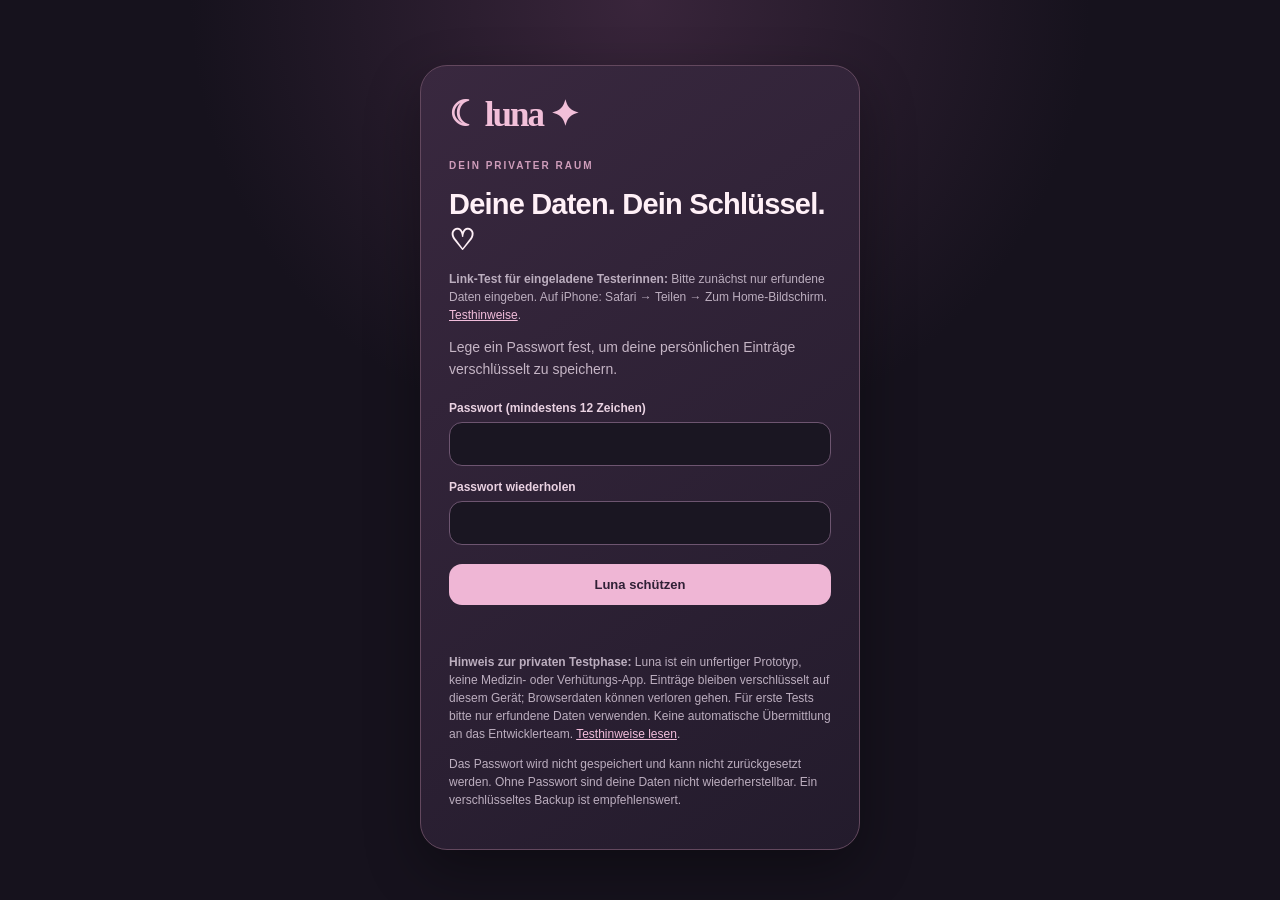
==== index.html @ 10c16ab1 "Add files via upload" ====
<!doctype html><html lang="de"><head><meta charset="utf-8"><meta name="viewport" content="width=device-width,initial-scale=1,viewport-fit=cover"><meta name="theme-color" content="#231b31"><meta name="description" content="Luna – Zyklus, Selbstfürsorge und sanfte tägliche Begleitung."><meta name="apple-mobile-web-app-capable" content="yes"><meta name="apple-mobile-web-app-title" content="Luna"><link rel="manifest" href="manifest.webmanifest"><link rel="icon" href="assets/luna-icon.svg" type="image/svg+xml"><link rel="stylesheet" href="styles.css"><title>Luna | Dein Wohlfühlbegleiter</title></head><body>
<section id="vault-gate" class="vault-gate" aria-labelledby="vault-title">
  <div class="vault-panel"><div class="logo">☾ luna ✦</div><p class="eyebrow">DEIN PRIVATER RAUM</p>
  <h1 id="vault-title">Deine Daten. Dein Schlüssel. ♡</h1>
  <p class="muted small"><strong>Link-Test für eingeladene Testerinnen:</strong> Bitte zunächst nur erfundene Daten eingeben. Auf iPhone: Safari → Teilen → Zum Home-Bildschirm. <a href="testhinweise.html">Testhinweise</a>.</p><p id="vault-intro" class="lead">Schütze deine persönlichen Einträge mit einem Passwort.</p>
  <form id="vault-form"><label for="vault-password">Passwort (mindestens 12 Zeichen)</label><input id="vault-password" type="password" minlength="12" required autocomplete="current-password" spellcheck="false">
  <label id="vault-confirm-label" for="vault-confirm">Passwort wiederholen<input id="vault-confirm" type="password" minlength="12" autocomplete="new-password" spellcheck="false"></label>
  <button class="primary full" id="vault-submit" type="submit">Luna schützen</button></form>
  <p id="vault-status" class="status" role="status" aria-live="polite"></p>
  <p class="muted small"><strong>Hinweis zur privaten Testphase:</strong> Luna ist ein unfertiger Prototyp, keine Medizin- oder Verhütungs-App. Einträge bleiben verschlüsselt auf diesem Gerät; Browserdaten können verloren gehen. Für erste Tests bitte nur erfundene Daten verwenden. Keine automatische Übermittlung an das Entwicklerteam. <a href="testhinweise.html">Testhinweise lesen</a>.</p>
  <p class="muted small">Das Passwort wird nicht gespeichert und kann nicht zurückgesetzt werden. Ohne Passwort sind deine Daten nicht wiederherstellbar. Ein verschlüsseltes Backup ist empfehlenswert.</p>
  <button id="vault-reset" class="outline-danger full" type="button" hidden>Geschützte Daten unwiderruflich löschen</button>
  </div></section>
<div class="app-shell" hidden><header class="topbar"><div class="logo"><span class="crescent">☾</span> luna <span class="spark">✦</span></div><div class="vault-top-actions"><span id="save-status" class="save-status" role="status" aria-live="polite">🔒 Geschützt</span><button id="lock-vault" data-real-only class="secondary" type="button">Sperren</button><button id="today-shortcut" class="icon-button" type="button" aria-label="Heute anzeigen">♡</button></div></header>
<div id="demo-banner" class="demo-banner" role="status" hidden><strong>🌷 Luna ausprobieren</strong><span>Nur Beispieldaten · keine Speicherung.</span><button id="demo-reset" class="secondary" type="button">↺ Reset</button></div>
<div id="legacy-warning" class="notice danger" role="alert" hidden>Alte unverschlüsselte Einträge konnten nicht vollständig entfernt werden. <button class="secondary" id="retry-cleanup" type="button">Erneut versuchen</button></div>
<main id="main">
<section class="screen" id="screen-home" aria-labelledby="home-title"><div class="eyebrow">DEIN MOMENT FÜR DICH <span id="home-date"></span></div><h1 id="home-title">Guten Morgen, <span id="greeting-name">du Liebe</span> <span class="heart">♡</span></h1><p class="lead">Schön, dass du da bist. Wie geht es dir heute?</p>
<div class="hero"><div class="hero-moon" aria-hidden="true">☾</div><div class="hero-kicker">EIN GEDANKE FÜR DICH</div><blockquote id="morning-quote">Du darfst jeden Tag in deinem eigenen Tempo beginnen.</blockquote><div class="hero-foot"><span>Deine tägliche Luna-Nachricht</span><button class="text-btn" type="button" id="copy-quote">↗ Teilen</button></div></div>
<div class="section-title"><h2>Dein Rhythmus</h2><button class="text-btn" data-go="cycle" type="button">Zum Kalender →</button></div><div class="duo"><div class="tile"><div class="tile-icon">✿</div><p class="micro">DEIN ZYKLUS</p><strong id="cycle-summary">Noch nicht erfasst</strong><small id="cycle-sub">Zyklus anlegen</small></div><div class="tile"><div class="tile-icon">☽</div><p class="micro">MOND HEUTE</p><strong id="moon-summary">–</strong><small>Dein kleiner Himmelsmoment</small></div></div>
<div id="daily-guidance" class="daily-guidance" role="status" aria-live="polite"></div>
<div class="section-title"><h2>Wie fühlst du dich?</h2><span class="muted small">Nur für dich</span></div><div class="mood-grid" id="mood-grid"><button type="button" data-mood="gut"><span>😊</span>Gut</button><button type="button" data-mood="sensibel"><span>🥹</span>Sensibel</button><button type="button" data-mood="erschöpft"><span>😴</span>Müde</button><button type="button" data-mood="gestresst"><span>🌧️</span>Gestresst</button></div>
<div class="soft-card"><div class="card-icon">🫖</div><div><h3>Dein Selfcare-Moment</h3><p id="home-tip">Ein paar Minuten Pause gehören auch zu einem guten Tag.</p><button class="link-btn" data-go="wellbeing" type="button">Wohlfühltipps ansehen →</button></div></div>
</section>
<section class="screen" id="screen-cycle" hidden aria-labelledby="cycle-title"><p class="eyebrow">SANFT & FLEXIBEL</p><h1 id="cycle-title">Mein Zyklus <span class="heart">♡</span></h1><p class="lead">Deine tatsächlichen Daten zählen. Prognosen sind nur eine Orientierung.</p>
<div class="card"><div class="row between align"><h2 id="month-title">Kalender</h2><div class="inline-controls"><button class="circle-btn" id="prev-month" type="button" aria-label="Vorheriger Monat">‹</button><button class="circle-btn" id="next-month" type="button" aria-label="Nächster Monat">›</button></div></div><div class="calendar" id="calendar" aria-label="Monatskalender"></div><div class="legend"><span><i class="dot actual"></i> Eingetragen</span><span><i class="dot predicted"></i> Prognose</span><span><i class="dot now"></i> Heute</span></div></div>
<div class="card blush"><h2>Periode eintragen oder korrigieren</h2><p class="muted">Auch wenn sie zwei Tage später beginnt: Trage einfach den echten Start ein. Luna berechnet danach neu.</p><form id="period-form"><label>Erster Blutungstag<input id="period-start" type="date" required></label><label>Blutungsdauer in Tagen<input id="period-duration" type="number" min="1" max="15" value="5" required></label><input id="period-original" type="hidden"><div class="row"><button class="primary grow" id="period-submit" type="submit">Periode speichern</button><button class="secondary" id="period-cancel" type="button" hidden>Abbrechen</button></div></form></div>
<div class="card"><div class="row between align"><h2>Deine Einträge</h2><span class="muted small" id="period-count">0 erfasst</span></div><div id="period-list" class="history"><div class="empty">Noch keine Perioden erfasst.</div></div><div id="forecast-note" class="notice">Luna lernt mit jedem eingetragenen Zyklus.</div></div>
<div class="card"><h2>Deine Zykluslängen</h2><p class="muted small">Nur die Abstände zwischen tatsächlich erfassten Perioden. Keine Diagnose und keine Vorhersage des Eisprungs.</p><div id="cycle-history" class="bar-list"></div></div>
</section>
<section class="screen" id="screen-wellbeing" hidden aria-labelledby="wellbeing-title"><p class="eyebrow">DU STEHST IM MITTELPUNKT</p><h1 id="wellbeing-title">Wohlbefinden <span class="heart">♡</span></h1><p class="lead">Hier darf alles sein: gute Tage und schwere Tage.</p>
<div class="card"><h2>Wie stark sind deine Schmerzen?</h2><p class="muted">Ein Eintrag für heute hilft dir, Veränderungen zu erkennen.</p><form id="symptom-form"><label>Datum<input type="date" id="symptom-date" required></label><div class="row between align" style="margin-top:15px"><label for="pain-range" class="no-margin">Schmerzstärke</label><strong class="pain-pill" id="pain-number">0 / 10</strong></div><input id="pain-range" type="range" min="0" max="10" step="1" value="0"><div class="range-label"><span>Keine</span><span>Sehr stark</span></div><label>Beschwerden<select id="symptom-type"><option>Keine</option><option>Krämpfe</option><option>Kopfschmerzen</option><option>Übelkeit</option><option>Blutung</option><option>Stimmung</option><option>Andere</option></select></label><label>Was möchtest du dir merken?<textarea id="symptom-notes" rows="3" placeholder="Was hast du gespürt? Was hat dir gutgetan?"></textarea></label><button class="primary full" type="submit">Mein Wohlbefinden speichern</button></form><p id="symptom-notice" class="status" aria-live="polite"></p></div>
<div id="care-result" class="card lavender" aria-live="polite"><h2>🌷 Ein bisschen Fürsorge</h2><p>Trage Beschwerden ein und erhalte vorsichtige, passende Selbsthilfehinweise.</p></div>
<div class="card"><h2>Wann solltest du zum Arzt?</h2><div class="notice danger"><b>Dringend Hilfe holen:</b> <span id="urgent-text"></span></div><p class="muted" id="soon-text"></p><p class="muted">Wenn Regelschmerzen wiederholt den Alltag beeinträchtigen oder sich verändern, kann ein gynäkologischer Termin sinnvoll sein. Solche Symptome sind nicht automatisch „normal“.</p><button class="secondary full" data-go="profile" type="button">Arzttermin notieren →</button></div>
<div class="card"><h2>Deine letzten 30 Tage</h2><div id="symptom-insights" aria-live="polite"></div><p class="muted small">Nur aus deinen Einträgen berechnet. Wenige Einträge erlauben keine zuverlässigen Aussagen. Bei wiederkehrenden starken Beschwerden bitte ärztlich abklären lassen.</p></div>
<div class="card"><div class="row between align"><h2>Deine letzten Einträge</h2><span class="muted small">Änderbar</span></div><div id="symptom-list" class="history"><div class="empty">Noch keine Einträge.</div></div></div>
</section>
<section class="screen" id="screen-moon" hidden aria-labelledby="moon-title"><p class="eyebrow">EIN KLEINER MOMENT MAGIE</p><h1 id="moon-title">Mond & Energie <span class="heart">✧</span></h1><p class="lead">Ein wenig Inspiration für deinen Tag – ganz ohne Leistungsdruck.</p><div class="moon-card"><div id="moon-big" class="moon-big">🌙</div><p class="micro">DEIN MOND HEUTE</p><h2 id="moon-phase-name">Mondphase</h2><p id="moon-thought">Nimm dir heute einen Moment für dich.</p></div><div class="card"><h2>✨ Dein Sternzeichen</h2><p id="zodiac-description" class="muted">Wenn du möchtest, kannst du dein Geburtsdatum im Profil eintragen.</p><button class="secondary" data-go="profile" type="button">Zum Profil →</button></div><div class="notice"><b>Gut zu wissen:</b> Mondphasen sind astronomisch berechenbar. Sternzeichen-Deutungen und Rituale sind freiwillige Inspiration/Unterhaltung. Sie erklären keine Gesundheitsbeschwerden und ersetzen keine medizinische Beratung.</div></section>
<section class="screen" id="screen-profile" hidden aria-labelledby="profile-title"><p class="eyebrow">GANZ DEIN LUNA</p><h1 id="profile-title">Mein Luna <span class="heart">♡</span></h1><p class="lead">Mach Luna so persönlich, wie du möchtest.</p><div class="card"><form id="profile-form"><label>Dein Vorname (freiwillig)<input id="profile-name" type="text" maxlength="40" placeholder="Wie darf Luna dich nennen?"></label><label>Geburtstag (freiwillig, für Sternzeichen)<input id="profile-birthday" type="date"></label><label>Typische Zykluslänge (Tage)<input id="profile-length" type="number" min="15" max="90" value="28" required></label><label>Übliche Blutungsdauer (Tage)<input id="profile-duration" type="number" min="1" max="15" value="5" required></label><label>Wunschzeit für Morgenbotschaften<input id="profile-time" type="time" value="06:30"></label><button class="primary full" type="submit">Einstellungen speichern</button><p class="muted small">Die gewünschte Uhrzeit wird verschlüsselt gespeichert. Im Link-Test gibt es keine automatische Hintergrund-Benachrichtigung. Die Uhrzeit ist nur eine Einstellung für spätere App-Versionen.</p><div class="status" id="profile-status" aria-live="polite"></div></form></div>
<div class="card premium"><p class="micro">LUNA PREMIUM · GEPLANT</p><h2>Dein Wohlfühlmoment, jeden Tag ✨</h2><p>Persönliche Impulse, zusätzliche Auswertungen und liebevolle Rituale.</p><div class="price" id="premium-yearly">34,99 € <span>/ Jahr</span></div><p id="premium-monthly">Alternativ 6,99 € / Monat</p><p id="premium-trial" class="muted small">7 Tage kostenlose Testphase geplant · Noch kein Bezahlvorgang eingerichtet. Keine Kosten und kein aktives Abo.</p></div>
<div class="card"><h2>🩺 Arzttermin notieren</h2><form id="appointment-form"><label>Termin<input id="appointment-date" type="datetime-local"></label><label>Fragen und Notizen<textarea id="appointment-notes" rows="3" placeholder="Was möchtest du besprechen?"></textarea></label><button class="secondary full" type="submit">Terminnotiz speichern</button><p id="appointment-result" class="status" aria-live="polite"></p></form></div>
<div class="card" data-real-only><h2>🌅 Deine Morgenroutine</h2><p class="muted">Luna kann dir eine neutrale tägliche Erinnerung für deinen eigenen Kalender vorbereiten. Du entscheidest selbst, ob du sie importierst. Der Text enthält keine Gesundheitsdetails.</p><p class="muted small">Die tägliche Nachricht in Luna wird passend zum Tag angezeigt, sobald du die App öffnest. In der installierten nativen App sind tägliche lokale Erinnerungen möglich. Im Browser bleibt die Kalender-Erinnerung verfügbar.</p><p class="muted small" id="notification-capability" role="status"></p><button class="secondary full" id="morning-push-enable" type="button">06:30-Erinnerung (nur installierte App)</button><button class="secondary full" id="morning-push-disable" type="button">Erinnerung ausschalten (nur installierte App)</button><p class="status" id="morning-push-result" aria-live="polite"></p><p class="muted small" id="morning-reminder-description">Lokale Benachrichtigungen funktionieren nur in der installierten iPhone- oder Android-App. Im Browser nutze die Kalender-Erinnerung.</p><button class="secondary full" id="notification-preview" type="button">Einmalige Browser-Testnachricht versuchen</button><p class="status" id="notification-preview-result" aria-live="polite"></p><p class="muted small">Nur nach deinem Klick. In Safari auf iPhones kann die Browser-Testnachricht nicht verfügbar sein. Keine automatische tägliche Zustellung.</p><button class="secondary full" id="calendar-reminder" type="button">Kalender-Erinnerung erstellen</button><p class="status" id="reminder-result" aria-live="polite"></p></div>
<div class="card" data-real-only><h2>🔑 Zugangspasswort ändern</h2><p class="muted small">Du kannst das Passwort für deine lokal verschlüsselten Luna-Daten ändern. Deine Einträge bleiben erhalten. Bitte bewahre das neue Passwort sicher auf: Eine Wiederherstellung ohne Passwort ist nicht möglich.</p>
<form id="password-change-form" autocomplete="off">
<label>Aktuelles Luna-Passwort<input id="password-current" type="password" autocomplete="current-password" minlength="12" required spellcheck="false"></label>
<label>Neues Passwort (mind. 12 Zeichen)<input id="password-new" type="password" autocomplete="new-password" minlength="12" required spellcheck="false"></label>
<label>Neues Passwort wiederholen<input id="password-repeat" type="password" autocomplete="new-password" minlength="12" required spellcheck="false"></label>
<button id="password-change-submit" class="secondary full" type="submit">Passwort sicher ändern</button><p id="password-change-result" class="status" role="status" aria-live="polite"></p></form></div>
<div class="card" data-real-only><h2>🔒 Deine Daten gehören dir</h2><p class="muted">Deine Zyklus-, Stimmungs- und Symptomdaten werden <strong>verschlüsselt im Browser</strong> gespeichert. Das Passwort brauchst du bei jedem erneuten Öffnen. Bei entsperrter App sind die Daten im Arbeitsspeicher sichtbar. Browser-Erweiterungen, Schadsoftware und andere Personen mit Zugriff auf dein entsperrtes Gerät können weiterhin ein Risiko sein. Es gibt keinen Server-Upload. Sichere deine Daten zusätzlich mit einem verschlüsselten Backup.</p><label>Backup-Passwort (mind. 12 Zeichen)<input id="backup-password" type="password" autocomplete="new-password" minlength="12" placeholder="Nur für dieses Backup"></label>
<label>Passwort bestätigen (nur beim Sichern)<input id="backup-confirm" type="password" autocomplete="new-password" minlength="12" placeholder="Passwort wiederholen"></label>
<div class="row wrap"><button class="secondary" id="data-export" type="button">🔐 Backup sichern</button><button class="secondary" id="data-import" type="button">Backup einlesen</button></div><input id="backup-file" type="file" accept=".json,.luna.json,application/json" hidden><p id="backup-status" class="status" role="status" aria-live="polite"></p>
<p class="muted small">Dein Passwort verlässt die App nicht und wird nicht gespeichert. Wenn du es vergisst, können wir das Backup nicht entschlüsseln. Sichere die Datei an einem privaten Ort.</p>
<div class="storage-protection"><h3>🛡️ Lokalen Speicher schützen</h3><p class="muted small">Du kannst prüfen, ob dein Browser Luna-Daten vor automatischem Entfernen schützt. Nur nach deinem Klick wird der Browser um dauerhaften Speicher gebeten. Das ersetzt kein verschlüsseltes Backup und schützt nicht vor manuellem Löschen.</p>
<div class="row wrap"><button class="secondary" id="storage-protection-check" type="button">Speicherstatus prüfen</button><button class="secondary" id="storage-protection-request" type="button">Speicherschutz anfragen</button></div><p class="status" id="storage-protection-status" role="status" aria-live="polite">Noch nicht geprüft. Lokale Browserdaten können verloren gehen.</p></div><button class="outline-danger full" id="data-delete" type="button">Alle lokalen Gesundheitsdaten löschen</button><p class="muted small">Gesundheitsinformationen: <a href="https://www.gesundheitsinformation.de/regelschmerzen.html" target="_blank" rel="noopener">Gesundheitsinformation.de</a> · <a href="https://www.nhs.uk/symptoms/period-pain/" target="_blank" rel="noopener">NHS</a></p></div></section>
</main><nav class="bottom-nav" aria-label="Hauptnavigation"><button type="button" data-screen="home" class="selected"><span>⌂</span>Heute</button><button type="button" data-screen="cycle"><span>▦</span>Zyklus</button><button type="button" data-screen="wellbeing"><span>♡</span>Wohlfühlen</button><button type="button" data-screen="moon"><span>☾</span>Mond</button><button type="button" data-screen="profile"><span>◯</span>Profil</button></nav></div>
<div id="privacy-curtain" aria-hidden="true"><div class="logo">☾ luna ✦</div><p>Dein privater Raum ist geschützt ♡</p></div>
<div id="toast" class="toast" role="status" aria-live="polite" hidden></div><script type="module" src="app.mjs"></script></body></html>
---- styles.css ----
:root{font-family:-apple-system,BlinkMacSystemFont,'Segoe UI',sans-serif;color-scheme:dark;--bg:#16121d;--surface:#251e2d;--border:#45364d;--muted:#bcaebf;--rose:#f2bfd9;--cream:#fff0f7;--soft:#3b2d43;--accent:#edabd0;--danger:#ffe1e7}*{box-sizing:border-box}body{margin:0;background:radial-gradient(circle at 50% 0,#39253b 0,transparent 450px),var(--bg);color:var(--cream)}.app-shell{max-width:530px;margin:0 auto;min-height:100vh;padding:0 20px 110px}.topbar{display:flex;justify-content:space-between;align-items:center;padding:25px 0 35px}.logo{font-family:Georgia,serif;font-size:35px;font-weight:bold;color:var(--rose);letter-spacing:-2px}.logo .crescent{font-size:33px;margin-right:2px}.spark{font-family:sans-serif;font-size:14px;vertical-align:top;letter-spacing:normal}.icon-button,.circle-btn{background:#39283e;border:1px solid #63485e;color:var(--rose);border-radius:50%;width:40px;height:40px;font-size:22px;cursor:pointer}.eyebrow,.micro{font-size:10px;font-weight:800;letter-spacing:2px;color:#cf9dbb;text-transform:uppercase}.eyebrow{display:flex;justify-content:space-between;gap:12px}.eyebrow span{color:#afa0b8;letter-spacing:0;text-transform:none;font-weight:500}h1{font-size:29px;letter-spacing:-.8px;margin:12px 0 4px;font-weight:700;line-height:1.22}.heart{color:var(--rose)}.lead{color:#c5b5c5;font-size:14px;line-height:1.6;margin:6px 0 20px}.screen[hidden]{display:none!important}.hero{position:relative;overflow:hidden;padding:28px 23px 22px;border-radius:27px;background:linear-gradient(125deg,#68445d,#32253d);box-shadow:0 12px 28px #0003;border:1px solid #755775}.hero-moon{position:absolute;right:10px;top:-29px;font:170px Georgia,serif;color:#f4d4e4;opacity:.1}.hero-kicker{color:#edc7da;font-size:10px;letter-spacing:1.8px;font-weight:700;position:relative}.hero blockquote{font:23px/1.48 Georgia,serif;max-width:350px;margin:19px 0 25px;position:relative}.hero-foot{display:flex;align-items:center;justify-content:space-between;color:#e1bed0;font-size:11px;gap:10px}.text-btn,.link-btn{border:none;background:transparent;color:var(--rose);padding:4px 0;font-size:12px;cursor:pointer;font-weight:650}.section-title{display:flex;justify-content:space-between;align-items:baseline;gap:8px;margin:26px 0 11px}h2{font-size:18px;line-height:1.3;margin:0 0 12px}.section-title h2{margin:0}.duo{display:grid;grid-template-columns:1fr 1fr;gap:12px}.tile{background:#2a2132;border:1px solid #4d3b51;border-radius:21px;padding:17px;min-height:165px}.tile-icon{font-size:23px;color:#edb6d1;margin-bottom:13px}.tile .micro{font-size:9px;letter-spacing:1.1px;margin:0 0 10px}.tile strong{display:block;font-size:15px;font-weight:700;line-height:1.25;min-height:38px}.tile small{color:#afa1b3;display:block;font-size:11px;line-height:1.4;margin-top:7px}.mood-grid{display:grid;grid-template-columns:repeat(4,1fr);gap:8px}.mood-grid button{background:#2b2334;color:#e6d5e7;border:1px solid #49394f;border-radius:17px;padding:14px 4px;font-size:11px;cursor:pointer}.mood-grid span{display:block;font-size:23px;margin-bottom:8px}.mood-grid button.active{background:#6d4168;border-color:#df9dc3}.soft-card{background:#312635;border:1px solid #5a435b;border-radius:21px;display:flex;gap:14px;padding:19px;margin-top:23px}.soft-card h3{margin:0;font-size:16px}.soft-card p{color:#d4bfd0;line-height:1.5;font-size:13px;margin:8px 0}.card{padding:21px;border:1px solid var(--border);background:var(--surface);border-radius:24px;margin:18px 0}.card p{font-size:14px;line-height:1.65}.card.blush{background:#352537}.card.lavender{background:#302940}.card.premium{background:linear-gradient(120deg,#543655,#302238)}.muted{color:var(--muted);line-height:1.5}.small{font-size:12px}.row{display:flex;gap:10px;margin:10px 0}.row.wrap{flex-wrap:wrap}.row.between{justify-content:space-between}.row.align{align-items:center}.inline-controls{display:flex;gap:6px}.circle-btn{height:35px;width:35px;font-size:24px}.calendar{display:grid;grid-template-columns:repeat(7,minmax(0,1fr));gap:5px;margin-top:15px}.calendar .day{aspect-ratio:1;border:none;display:flex;align-items:center;justify-content:center;background:transparent;color:#f3e7ed;border-radius:50%;font-size:12px;position:relative;font-weight:500}.calendar button.day{cursor:pointer}.calendar button.day:hover{background:#49324b}.calendar .header{color:#a596ae;font-size:11px}.calendar .actual{background:#e9a6c9!important;color:#2c2030!important;font-weight:800}.calendar .forecast{background:transparent;border:1px dashed #e5b3d1;color:#f5c7dc}.calendar .today{box-shadow:inset 0 0 0 2px #fff}.legend{display:flex;justify-content:space-around;gap:5px;margin-top:15px;font-size:10px;color:#bfb1c3;flex-wrap:wrap}.dot{display:inline-block;width:9px;height:9px;border-radius:50%;margin-right:3px}.dot.actual{background:#e9a6c9}.dot.predicted{border:1px dashed #e5b3d1}.dot.now{border:2px solid #fff}.history{display:grid;gap:9px}.history-item{background:#2d2334;padding:12px;border-radius:14px;border:1px solid #49394f}.history-item p{margin:4px 0;color:#beaebe}.history-item .row{margin:5px 0 0}.history-item button{padding:4px 7px;background:transparent;color:#f1b4d1;border:none;cursor:pointer;font-size:12px}.empty{color:#b8aabd;font-size:13px;padding:18px 0}.notice{padding:14px;margin:13px 0;background:#3c3045;border-radius:15px;font-size:12px;line-height:1.65;color:#e7d1df}.notice.danger{background:#502d3e;border:1px solid #986075;color:#ffe0e7}label{font-size:12px;color:#ead2e2;font-weight:650;display:block;margin:14px 0 7px}.no-margin{margin:0}input,select,textarea{width:100%;display:block;color:#fff;background:#1a1622;border:1px solid #6d5570;border-radius:13px;min-height:44px;padding:12px;font-size:15px;font-family:inherit;margin-top:7px}input[type='range']{padding:3px;accent-color:#efb4d5;border:0;background:transparent;height:22px;cursor:pointer}.range-label{display:flex;justify-content:space-between;color:#a79aad;font-size:11px}.pain-pill{padding:7px 10px;border-radius:10px;background:#4f3655;color:#f3c2dc;font-size:14px}.primary,.secondary,.outline-danger{background:#efb6d5;border:0;border-radius:13px;color:#302036;padding:13px 14px;font-size:13px;font-weight:800;cursor:pointer}.secondary{background:#4a3952;color:#fff}.outline-danger{border:1px solid #ad7380;background:transparent;color:#ffd2d6}.full{width:100%;margin-top:12px}.grow{flex:1}.status{color:#f1bfd8;min-height:12px;font-size:12px;margin-top:11px}.moon-card{text-align:center;background:radial-gradient(circle at 50% 29%,#734962,#30263e 75%);border:1px solid #684d67;border-radius:26px;padding:28px 24px 35px}.moon-big{font-size:86px;line-height:1.4;filter:drop-shadow(0 8px 18px #f3d6e04d)}.moon-card h2{font:29px Georgia,serif;margin:14px 0}.moon-card p{font-size:14px;line-height:1.6;color:#e8d5e2}.moon-card .micro{font-size:11px}.price{font-size:31px;font-weight:800;margin:14px 0}.price span{font-size:13px;color:#cfbfce;font-weight:400}a{color:#f1bddb}.bottom-nav{position:fixed;bottom:0;left:0;right:0;z-index:10;display:flex;justify-content:center;gap:0;background:rgba(31,24,39,.97);border-top:1px solid #544055;padding:10px max(8px,calc((100vw - 530px)/2)) max(14px,env(safe-area-inset-bottom));backdrop-filter:blur(15px)}.bottom-nav button{background:transparent;border:none;color:#ad9fb5;cursor:pointer;display:flex;flex-direction:column;gap:5px;align-items:center;justify-content:center;width:20%;max-width:106px;font-size:10px;padding:6px 2px;border-radius:12px}.bottom-nav button span{font-size:22px;line-height:1.1}.bottom-nav button.selected{background:#4a334e;color:#ffc9e3}.toast{position:fixed;bottom:98px;left:50%;transform:translateX(-50%);background:#eab7d5;color:#312036;border-radius:12px;padding:10px 14px;font-size:12px;max-width:85%;z-index:20}.toast[hidden]{display:none}button:focus-visible,input:focus-visible,textarea:focus-visible,select:focus-visible{outline:2px solid #fff;outline-offset:3px}@media (max-width:350px){.app-shell{padding-left:13px;padding-right:13px}.mood-grid{gap:4px}.hero{padding:20px 16px}.duo{gap:7px}.tile{padding:12px}.bottom-nav button{font-size:9px}}@media(prefers-reduced-motion:no-preference){.screen{animation:appear .22s ease}@keyframes appear{from{opacity:.5;transform:translateY(5px)}to{opacity:1;transform:translateY(0)}}}

/* Luna V3: measured patterns and daily wellbeing guidance */
.daily-guidance{margin-top:19px;border:1px solid #694e68;background:#34283d;border-radius:18px;padding:16px;color:#f3dce9;font-size:13px;line-height:1.6}
.daily-guidance.caution{background:#463445;border-color:#ae7a8f}
.daily-guidance.urgent{background:#512d40;border-color:#d78da3;color:#ffe8ef}
.bar-list{display:grid;gap:11px;margin-top:18px}.bar-row{display:grid;grid-template-columns:68px minmax(0,1fr) 45px;align-items:center;gap:8px;font-size:11px}.bar-date{color:#dcc3d5}.bar-track{height:12px;border-radius:30px;background:#49364c;overflow:hidden}.bar-fill{height:100%;background:linear-gradient(90deg,#e9a6c9,#b48dc8);border-radius:30px}.bar-value{text-align:right;color:#f5c3de}
.mini-metrics{display:grid;grid-template-columns:repeat(3,minmax(0,1fr));gap:8px;margin-top:18px}.metric{display:flex;flex-direction:column;gap:8px;padding:14px 8px;border:1px solid #5c4363;background:#33263a;border-radius:15px;min-height:95px}.metric strong{font-size:23px;color:#f2bfd9}.metric span{font-size:11px;color:#e6d2e0;line-height:1.35}
/* Luna V4: secure backup controls */
button:disabled{opacity:.55;cursor:wait}
#backup-file{display:none}
#backup-status{line-height:1.55}
#reminder-result{line-height:1.55}
/* Luna V5: private unlock screen and encrypted write indicator */
[hidden]{display:none!important}
.vault-gate{min-height:100vh;padding:45px 20px 30px;display:grid;place-items:center}
.vault-panel{width:100%;max-width:440px;background:linear-gradient(145deg,#39283f,#231b2c);border:1px solid #63485e;border-radius:27px;padding:28px;box-shadow:0 20px 55px #0005}
.vault-panel .logo{margin-bottom:25px}
.vault-panel .eyebrow{margin:0 0 16px}
.vault-panel .lead{margin:12px 0 20px}
.vault-panel .status{min-height:25px;line-height:1.6}
.vault-top-actions{display:flex;align-items:center;gap:8px}
.vault-top-actions .secondary{padding:10px 12px}
.save-status{color:#dfc6d7;font-size:11px;white-space:nowrap}
@media(max-width:410px){.save-status{font-size:10px}.vault-top-actions{gap:5px}.vault-top-actions .secondary{padding:9px}.topbar{gap:7px}.logo{font-size:30px}}

/* V14: mask private information immediately when the app goes to background. */
body.privacy-shielded .app-shell { visibility: hidden !important; }
#privacy-curtain { display:none; position:fixed; inset:0; z-index:99999; background:#231b31; color:#fff; align-items:center; justify-content:center; flex-direction:column; text-align:center; padding:24px; }
#privacy-curtain .logo { font-size:2rem; margin-bottom:16px; }
#privacy-curtain p { font-size:1rem; opacity:.9; }
body.privacy-shielded #privacy-curtain { display:flex; }

/* Luna V16: visible and unmistakable non-persistent sample mode. */
.demo-banner{margin:10px 16px 12px;padding:13px 15px;border:1px solid #e6b5ca;border-radius:16px;background:#fff0f5;color:#65354b;display:flex;flex-direction:column;gap:4px;font-size:13px;line-height:1.4}
.demo-banner[hidden], [data-real-only][hidden]{display:none!important}
.demo-banner strong{font-size:14px}

/* V17: Mobile first: the overview fits one typical phone viewport; details remain accessible in their tabs.
   No fixed-height clipping: dynamic text sizes, zoom, or critical guidance may scroll. */
@media (max-width: 600px) {
 .app-shell { padding:0 15px calc(76px + env(safe-area-inset-bottom)); }
 .topbar { padding:12px 0 12px; }
 .logo { font-size:28px; } .logo .crescent{font-size:27px}
 #screen-home .eyebrow{font-size:9px;letter-spacing:1.25px}
 #screen-home h1{font-size:23px;margin:5px 0 2px}
 #screen-home .lead{font-size:12px;line-height:1.3;margin:3px 0 10px}
 #screen-home .hero{padding:15px 16px 13px;border-radius:19px}
 #screen-home .hero-moon{font-size:110px;top:-15px}
 #screen-home .hero blockquote{font-size:18px;line-height:1.26;margin:8px 0 10px}
 #screen-home .hero-foot{font-size:10px}
 #screen-home .section-title{margin:11px 0 7px}
 #screen-home .section-title h2{font-size:15px}
 #screen-home .duo{gap:8px}
 #screen-home .tile{min-height:0;padding:10px 12px;border-radius:16px}
 #screen-home .tile-icon{font-size:18px;margin-bottom:3px}
 #screen-home .tile .micro{font-size:8px;margin:0 0 3px}
 #screen-home .tile strong{font-size:13px;min-height:0;line-height:1.25}
 #screen-home .tile small{font-size:10px;margin-top:3px;line-height:1.25}
 #screen-home .daily-guidance{margin-top:9px;padding:9px 11px;border-radius:13px;font-size:11px;line-height:1.35}
 #screen-home .mood-grid{gap:6px}
 #screen-home .mood-grid button{padding:7px 2px;border-radius:12px;font-size:10px}
 #screen-home .mood-grid span{font-size:19px;margin-bottom:2px}
 #screen-home .soft-card{margin-top:10px;padding:10px 12px;border-radius:15px;gap:8px}
 #screen-home .soft-card h3{font-size:12px}
 #screen-home .soft-card p{font-size:11px;line-height:1.3;margin:3px 0}
 #screen-home .soft-card .link-btn{font-size:10px}
 .bottom-nav{padding:5px max(5px,calc((100vw - 530px)/2)) max(6px,env(safe-area-inset-bottom))}
 .bottom-nav button{padding:5px 2px;font-size:10px;gap:3px}
 .bottom-nav button span{font-size:20px}
}
@media (max-width:600px) and (max-height:720px) {
 #screen-home .soft-card{display:none}
 #screen-home .hero blockquote{font-size:16px;margin:6px 0 7px}
 #screen-home .hero{padding:11px 13px}
 #screen-home .section-title{margin:8px 0 5px}
 #screen-home .tile{padding:7px 9px}
 #screen-home .daily-guidance{margin-top:6px;padding:7px 9px}
 #screen-home .mood-grid button{padding:5px 2px}
}
@media (prefers-reduced-motion:reduce){*{scroll-behavior:auto!important;animation:none!important}}

@media(max-width:600px){
 #demo-banner{display:flex;flex-direction:row;align-items:center;gap:7px;margin:0 0 7px;padding:6px 8px;font-size:10px;line-height:1.2;border-radius:10px;flex-wrap:wrap}
 #demo-banner strong{font-size:10px;white-space:nowrap}
 #demo-banner span{font-size:10px;flex:1;min-width:110px}
 #demo-reset{font-size:10px;padding:5px 7px;white-space:nowrap}
}
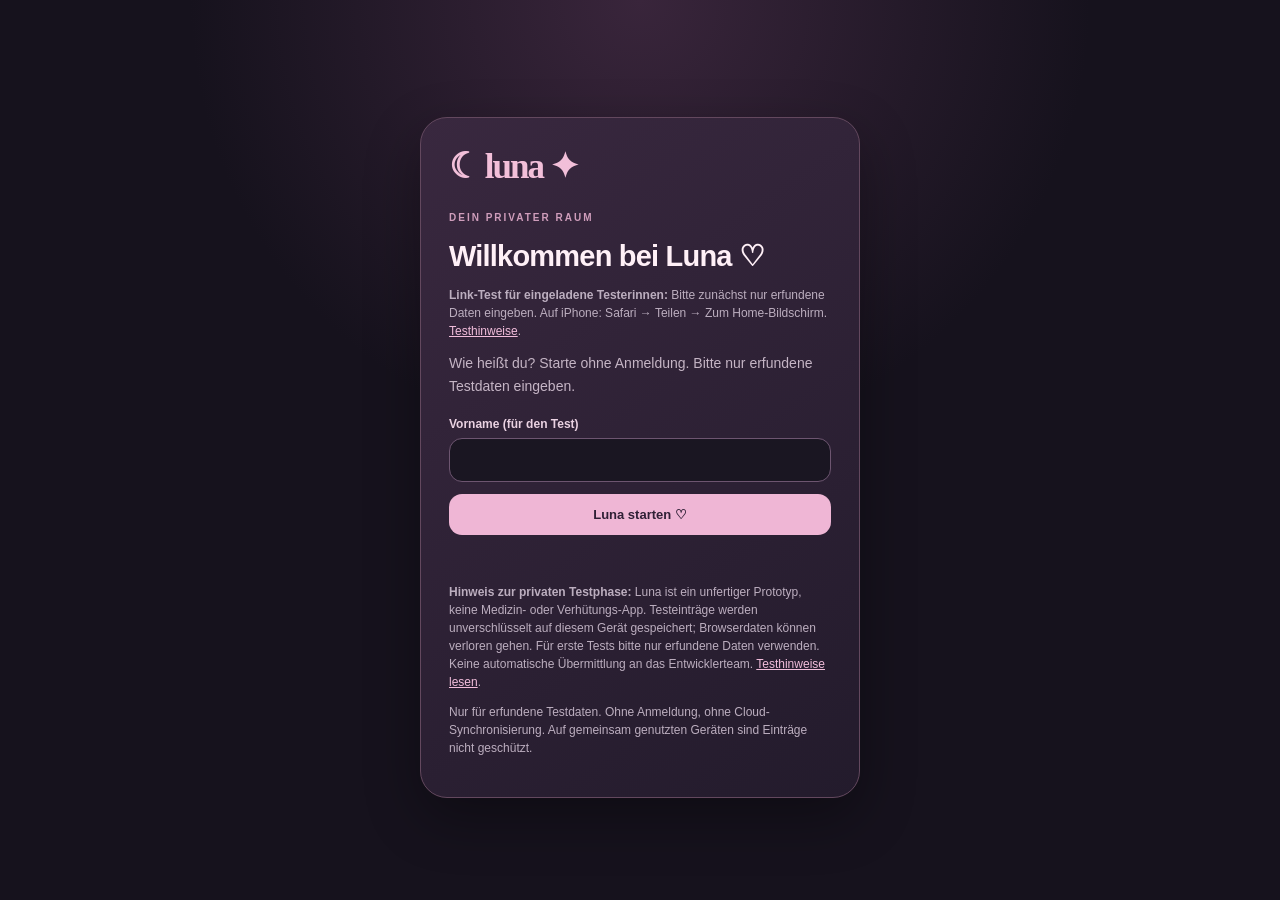
==== commit 0b357b24: "Add files via upload" ====
--- a/index.html
+++ b/index.html
@@ -1,17 +1,17 @@
 <!doctype html><html lang="de"><head><meta charset="utf-8"><meta name="viewport" content="width=device-width,initial-scale=1,viewport-fit=cover"><meta name="theme-color" content="#231b31"><meta name="description" content="Luna – Zyklus, Selbstfürsorge und sanfte tägliche Begleitung."><meta name="apple-mobile-web-app-capable" content="yes"><meta name="apple-mobile-web-app-title" content="Luna"><link rel="manifest" href="manifest.webmanifest"><link rel="icon" href="assets/luna-icon.svg" type="image/svg+xml"><link rel="stylesheet" href="styles.css"><title>Luna | Dein Wohlfühlbegleiter</title></head><body>
 <section id="vault-gate" class="vault-gate" aria-labelledby="vault-title">
   <div class="vault-panel"><div class="logo">☾ luna ✦</div><p class="eyebrow">DEIN PRIVATER RAUM</p>
-  <h1 id="vault-title">Deine Daten. Dein Schlüssel. ♡</h1>
-  <p class="muted small"><strong>Link-Test für eingeladene Testerinnen:</strong> Bitte zunächst nur erfundene Daten eingeben. Auf iPhone: Safari → Teilen → Zum Home-Bildschirm. <a href="testhinweise.html">Testhinweise</a>.</p><p id="vault-intro" class="lead">Schütze deine persönlichen Einträge mit einem Passwort.</p>
-  <form id="vault-form"><label for="vault-password">Passwort (mindestens 12 Zeichen)</label><input id="vault-password" type="password" minlength="12" required autocomplete="current-password" spellcheck="false">
+  <h1 id="vault-title">Willkommen bei Luna ♡</h1>
+  <p class="muted small"><strong>Link-Test für eingeladene Testerinnen:</strong> Bitte zunächst nur erfundene Daten eingeben. Auf iPhone: Safari → Teilen → Zum Home-Bildschirm. <a href="testhinweise.html">Testhinweise</a>.</p><p id="vault-intro" class="lead">Starte ohne Registrierung – bitte nur mit erfundenen Testdaten.</p>
+  <form id="vault-form"><label for="vault-password">Vorname (für den Test)</label><input id="vault-password" type="text" maxlength="40" required autocomplete="off" spellcheck="false">
   <label id="vault-confirm-label" for="vault-confirm">Passwort wiederholen<input id="vault-confirm" type="password" minlength="12" autocomplete="new-password" spellcheck="false"></label>
   <button class="primary full" id="vault-submit" type="submit">Luna schützen</button></form>
   <p id="vault-status" class="status" role="status" aria-live="polite"></p>
-  <p class="muted small"><strong>Hinweis zur privaten Testphase:</strong> Luna ist ein unfertiger Prototyp, keine Medizin- oder Verhütungs-App. Einträge bleiben verschlüsselt auf diesem Gerät; Browserdaten können verloren gehen. Für erste Tests bitte nur erfundene Daten verwenden. Keine automatische Übermittlung an das Entwicklerteam. <a href="testhinweise.html">Testhinweise lesen</a>.</p>
-  <p class="muted small">Das Passwort wird nicht gespeichert und kann nicht zurückgesetzt werden. Ohne Passwort sind deine Daten nicht wiederherstellbar. Ein verschlüsseltes Backup ist empfehlenswert.</p>
+  <p class="muted small"><strong>Hinweis zur privaten Testphase:</strong> Luna ist ein unfertiger Prototyp, keine Medizin- oder Verhütungs-App. Testeinträge werden unverschlüsselt auf diesem Gerät gespeichert; Browserdaten können verloren gehen. Für erste Tests bitte nur erfundene Daten verwenden. Keine automatische Übermittlung an das Entwicklerteam. <a href="testhinweise.html">Testhinweise lesen</a>.</p>
+  <p class="muted small">Nur für erfundene Testdaten. Ohne Anmeldung, ohne Cloud-Synchronisierung. Auf gemeinsam genutzten Geräten sind Einträge nicht geschützt.</p>
   <button id="vault-reset" class="outline-danger full" type="button" hidden>Geschützte Daten unwiderruflich löschen</button>
   </div></section>
-<div class="app-shell" hidden><header class="topbar"><div class="logo"><span class="crescent">☾</span> luna <span class="spark">✦</span></div><div class="vault-top-actions"><span id="save-status" class="save-status" role="status" aria-live="polite">🔒 Geschützt</span><button id="lock-vault" data-real-only class="secondary" type="button">Sperren</button><button id="today-shortcut" class="icon-button" type="button" aria-label="Heute anzeigen">♡</button></div></header>
+<div class="app-shell" hidden><header class="topbar"><div class="logo"><span class="crescent">☾</span> luna <span class="spark">✦</span></div><div class="vault-top-actions"><span id="save-status" class="save-status" role="status" aria-live="polite">🌷 Testdaten lokal</span><button id="lock-vault" data-real-only class="secondary" type="button">Sperren</button><button id="today-shortcut" class="icon-button" type="button" aria-label="Heute anzeigen">♡</button></div></header>
 <div id="demo-banner" class="demo-banner" role="status" hidden><strong>🌷 Luna ausprobieren</strong><span>Nur Beispieldaten · keine Speicherung.</span><button id="demo-reset" class="secondary" type="button">↺ Reset</button></div>
 <div id="legacy-warning" class="notice danger" role="alert" hidden>Alte unverschlüsselte Einträge konnten nicht vollständig entfernt werden. <button class="secondary" id="retry-cleanup" type="button">Erneut versuchen</button></div>
 <main id="main">
@@ -46,7 +46,7 @@
 <label>Neues Passwort (mind. 12 Zeichen)<input id="password-new" type="password" autocomplete="new-password" minlength="12" required spellcheck="false"></label>
 <label>Neues Passwort wiederholen<input id="password-repeat" type="password" autocomplete="new-password" minlength="12" required spellcheck="false"></label>
 <button id="password-change-submit" class="secondary full" type="submit">Passwort sicher ändern</button><p id="password-change-result" class="status" role="status" aria-live="polite"></p></form></div>
-<div class="card" data-real-only><h2>🔒 Deine Daten gehören dir</h2><p class="muted">Deine Zyklus-, Stimmungs- und Symptomdaten werden <strong>verschlüsselt im Browser</strong> gespeichert. Das Passwort brauchst du bei jedem erneuten Öffnen. Bei entsperrter App sind die Daten im Arbeitsspeicher sichtbar. Browser-Erweiterungen, Schadsoftware und andere Personen mit Zugriff auf dein entsperrtes Gerät können weiterhin ein Risiko sein. Es gibt keinen Server-Upload. Sichere deine Daten zusätzlich mit einem verschlüsselten Backup.</p><label>Backup-Passwort (mind. 12 Zeichen)<input id="backup-password" type="password" autocomplete="new-password" minlength="12" placeholder="Nur für dieses Backup"></label>
+<div class="card" data-real-only><h2>🔒 Deine Daten gehören dir</h2><p class="muted">Diese Testversion speichert <strong>unverschlüsselte, erfundene Testdaten lokal im Browser</strong>. Es gibt keine Anmeldung und keine automatische Übertragung an einen Luna-Server. Bitte keine echten Gesundheitsdaten eingeben. Browser-Erweiterungen, Schadsoftware und andere Personen mit Zugriff auf dein entsperrtes Gerät können weiterhin ein Risiko sein. Es gibt keinen Server-Upload. Sichere deine Daten zusätzlich mit einem verschlüsselten Backup.</p><label>Backup-Passwort (mind. 12 Zeichen)<input id="backup-password" type="password" autocomplete="new-password" minlength="12" placeholder="Nur für dieses Backup"></label>
 <label>Passwort bestätigen (nur beim Sichern)<input id="backup-confirm" type="password" autocomplete="new-password" minlength="12" placeholder="Passwort wiederholen"></label>
 <div class="row wrap"><button class="secondary" id="data-export" type="button">🔐 Backup sichern</button><button class="secondary" id="data-import" type="button">Backup einlesen</button></div><input id="backup-file" type="file" accept=".json,.luna.json,application/json" hidden><p id="backup-status" class="status" role="status" aria-live="polite"></p>
 <p class="muted small">Dein Passwort verlässt die App nicht und wird nicht gespeichert. Wenn du es vergisst, können wir das Backup nicht entschlüsseln. Sichere die Datei an einem privaten Ort.</p>
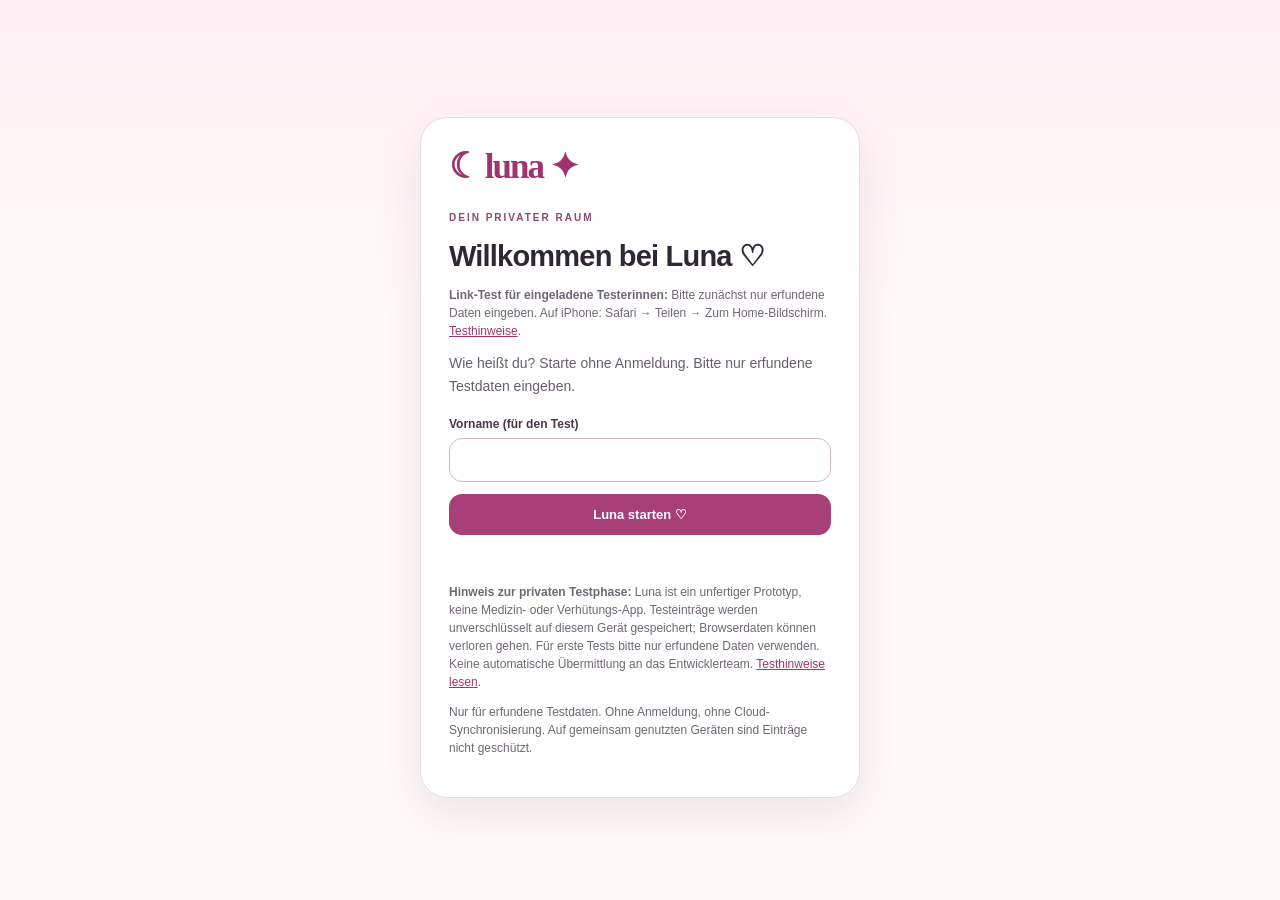
==== commit 8c667d4c: "Integrate Luna V56 web test app" ====
--- a/index.html
+++ b/index.html
@@ -1,4 +1,4 @@
-<!doctype html><html lang="de"><head><meta charset="utf-8"><meta name="viewport" content="width=device-width,initial-scale=1,viewport-fit=cover"><meta name="theme-color" content="#231b31"><meta name="description" content="Luna – Zyklus, Selbstfürsorge und sanfte tägliche Begleitung."><meta name="apple-mobile-web-app-capable" content="yes"><meta name="apple-mobile-web-app-title" content="Luna"><link rel="manifest" href="manifest.webmanifest"><link rel="icon" href="assets/luna-icon.svg" type="image/svg+xml"><link rel="stylesheet" href="styles.css"><title>Luna | Dein Wohlfühlbegleiter</title></head><body>
+<!doctype html><html lang="de" data-luna-mode="test"><head><meta charset="utf-8"><meta name="viewport" content="width=device-width,initial-scale=1,viewport-fit=cover"><meta name="theme-color" content="#231b31"><meta name="description" content="Luna – Zyklus, Selbstfürsorge und sanfte tägliche Begleitung."><meta name="apple-mobile-web-app-capable" content="yes"><meta name="apple-mobile-web-app-title" content="Luna"><link rel="manifest" href="manifest.webmanifest"><link rel="icon" href="assets/luna-icon.svg" type="image/svg+xml"><link rel="stylesheet" href="styles.css"><title>Luna | Dein Wohlfühlbegleiter</title></head><body>
 <section id="vault-gate" class="vault-gate" aria-labelledby="vault-title">
   <div class="vault-panel"><div class="logo">☾ luna ✦</div><p class="eyebrow">DEIN PRIVATER RAUM</p>
   <h1 id="vault-title">Willkommen bei Luna ♡</h1>
@@ -13,7 +13,7 @@
   </div></section>
 <div class="app-shell" hidden><header class="topbar"><div class="logo"><span class="crescent">☾</span> luna <span class="spark">✦</span></div><div class="vault-top-actions"><span id="save-status" class="save-status" role="status" aria-live="polite">🌷 Testdaten lokal</span><button id="lock-vault" data-real-only class="secondary" type="button">Sperren</button><button id="today-shortcut" class="icon-button" type="button" aria-label="Heute anzeigen">♡</button></div></header>
 <div id="demo-banner" class="demo-banner" role="status" hidden><strong>🌷 Luna ausprobieren</strong><span>Nur Beispieldaten · keine Speicherung.</span><button id="demo-reset" class="secondary" type="button">↺ Reset</button></div>
-<div id="legacy-warning" class="notice danger" role="alert" hidden>Alte unverschlüsselte Einträge konnten nicht vollständig entfernt werden. <button class="secondary" id="retry-cleanup" type="button">Erneut versuchen</button></div>
+<div id="legacy-warning" class="notice danger" role="alert" hidden><span id="legacy-warning-text">Alte unverschlüsselte Einträge konnten nicht vollständig entfernt werden.</span> <button class="secondary" id="retry-cleanup" type="button">Erneut versuchen</button></div>
 <main id="main">
 <section class="screen" id="screen-home" aria-labelledby="home-title"><div class="eyebrow">DEIN MOMENT FÜR DICH <span id="home-date"></span></div><h1 id="home-title">Guten Morgen, <span id="greeting-name">du Liebe</span> <span class="heart">♡</span></h1><p class="lead">Schön, dass du da bist. Wie geht es dir heute?</p>
 <div class="hero"><div class="hero-moon" aria-hidden="true">☾</div><div class="hero-kicker">EIN GEDANKE FÜR DICH</div><blockquote id="morning-quote">Du darfst jeden Tag in deinem eigenen Tempo beginnen.</blockquote><div class="hero-foot"><span>Deine tägliche Luna-Nachricht</span><button class="text-btn" type="button" id="copy-quote">↗ Teilen</button></div></div>
@@ -23,7 +23,8 @@
 <div class="soft-card"><div class="card-icon">🫖</div><div><h3>Dein Selfcare-Moment</h3><p id="home-tip">Ein paar Minuten Pause gehören auch zu einem guten Tag.</p><button class="link-btn" data-go="wellbeing" type="button">Wohlfühltipps ansehen →</button></div></div>
 </section>
 <section class="screen" id="screen-cycle" hidden aria-labelledby="cycle-title"><p class="eyebrow">SANFT & FLEXIBEL</p><h1 id="cycle-title">Mein Zyklus <span class="heart">♡</span></h1><p class="lead">Deine tatsächlichen Daten zählen. Prognosen sind nur eine Orientierung.</p>
-<div class="card"><div class="row between align"><h2 id="month-title">Kalender</h2><div class="inline-controls"><button class="circle-btn" id="prev-month" type="button" aria-label="Vorheriger Monat">‹</button><button class="circle-btn" id="next-month" type="button" aria-label="Nächster Monat">›</button></div></div><div class="calendar" id="calendar" aria-label="Monatskalender"></div><div class="legend"><span><i class="dot actual"></i> Eingetragen</span><span><i class="dot predicted"></i> Prognose</span><span><i class="dot now"></i> Heute</span></div></div>
+<div class="card fertility-settings"><h2>💜 Geschätzte fruchtbare Tage</h2><label class="fertility-toggle"><input type="checkbox" id="fertility-toggle"><span>Kalenderschätzung freiwillig anzeigen</span></label><p class="muted small" id="fertility-info" role="status">Nur eine unsichere Schätzung, nicht zur Verhütung geeignet.</p></div>
+<div class="card"><div class="row between align"><h2 id="month-title">Kalender</h2><div class="inline-controls"><button class="circle-btn" id="prev-month" type="button" aria-label="Vorheriger Monat">‹</button><button class="circle-btn" id="next-month" type="button" aria-label="Nächster Monat">›</button></div></div><div class="calendar" id="calendar" aria-label="Monatskalender"></div><div class="legend"><span><i class="dot actual"></i> Eingetragen</span><span><i class="dot predicted"></i> Prognose</span><span><i class="dot now"></i> Heute</span><span><i class="dot fertile"></i> Geschätzt fruchtbar</span><span><i class="dot ovulation"></i> Eisprung-Schätzung</span></div></div>
 <div class="card blush"><h2>Periode eintragen oder korrigieren</h2><p class="muted">Auch wenn sie zwei Tage später beginnt: Trage einfach den echten Start ein. Luna berechnet danach neu.</p><form id="period-form"><label>Erster Blutungstag<input id="period-start" type="date" required></label><label>Blutungsdauer in Tagen<input id="period-duration" type="number" min="1" max="15" value="5" required></label><input id="period-original" type="hidden"><div class="row"><button class="primary grow" id="period-submit" type="submit">Periode speichern</button><button class="secondary" id="period-cancel" type="button" hidden>Abbrechen</button></div></form></div>
 <div class="card"><div class="row between align"><h2>Deine Einträge</h2><span class="muted small" id="period-count">0 erfasst</span></div><div id="period-list" class="history"><div class="empty">Noch keine Perioden erfasst.</div></div><div id="forecast-note" class="notice">Luna lernt mit jedem eingetragenen Zyklus.</div></div>
 <div class="card"><h2>Deine Zykluslängen</h2><p class="muted small">Nur die Abstände zwischen tatsächlich erfassten Perioden. Keine Diagnose und keine Vorhersage des Eisprungs.</p><div id="cycle-history" class="bar-list"></div></div>
@@ -35,8 +36,17 @@
 <div class="card"><h2>Deine letzten 30 Tage</h2><div id="symptom-insights" aria-live="polite"></div><p class="muted small">Nur aus deinen Einträgen berechnet. Wenige Einträge erlauben keine zuverlässigen Aussagen. Bei wiederkehrenden starken Beschwerden bitte ärztlich abklären lassen.</p></div>
 <div class="card"><div class="row between align"><h2>Deine letzten Einträge</h2><span class="muted small">Änderbar</span></div><div id="symptom-list" class="history"><div class="empty">Noch keine Einträge.</div></div></div>
 </section>
-<section class="screen" id="screen-moon" hidden aria-labelledby="moon-title"><p class="eyebrow">EIN KLEINER MOMENT MAGIE</p><h1 id="moon-title">Mond & Energie <span class="heart">✧</span></h1><p class="lead">Ein wenig Inspiration für deinen Tag – ganz ohne Leistungsdruck.</p><div class="moon-card"><div id="moon-big" class="moon-big">🌙</div><p class="micro">DEIN MOND HEUTE</p><h2 id="moon-phase-name">Mondphase</h2><p id="moon-thought">Nimm dir heute einen Moment für dich.</p></div><div class="card"><h2>✨ Dein Sternzeichen</h2><p id="zodiac-description" class="muted">Wenn du möchtest, kannst du dein Geburtsdatum im Profil eintragen.</p><button class="secondary" data-go="profile" type="button">Zum Profil →</button></div><div class="notice"><b>Gut zu wissen:</b> Mondphasen sind astronomisch berechenbar. Sternzeichen-Deutungen und Rituale sind freiwillige Inspiration/Unterhaltung. Sie erklären keine Gesundheitsbeschwerden und ersetzen keine medizinische Beratung.</div></section>
-<section class="screen" id="screen-profile" hidden aria-labelledby="profile-title"><p class="eyebrow">GANZ DEIN LUNA</p><h1 id="profile-title">Mein Luna <span class="heart">♡</span></h1><p class="lead">Mach Luna so persönlich, wie du möchtest.</p><div class="card"><form id="profile-form"><label>Dein Vorname (freiwillig)<input id="profile-name" type="text" maxlength="40" placeholder="Wie darf Luna dich nennen?"></label><label>Geburtstag (freiwillig, für Sternzeichen)<input id="profile-birthday" type="date"></label><label>Typische Zykluslänge (Tage)<input id="profile-length" type="number" min="15" max="90" value="28" required></label><label>Übliche Blutungsdauer (Tage)<input id="profile-duration" type="number" min="1" max="15" value="5" required></label><label>Wunschzeit für Morgenbotschaften<input id="profile-time" type="time" value="06:30"></label><button class="primary full" type="submit">Einstellungen speichern</button><p class="muted small">Die gewünschte Uhrzeit wird verschlüsselt gespeichert. Im Link-Test gibt es keine automatische Hintergrund-Benachrichtigung. Die Uhrzeit ist nur eine Einstellung für spätere App-Versionen.</p><div class="status" id="profile-status" aria-live="polite"></div></form></div>
+<section class="screen" id="screen-moon" hidden aria-labelledby="moon-title"><p class="eyebrow">EIN KLEINER MOMENT MAGIE</p><h1 id="moon-title">Mond & Energie <span class="heart">✧</span></h1><p class="lead">Ein wenig Inspiration für deinen Tag – ganz ohne Leistungsdruck.</p><div class="moon-card"><div id="moon-big" class="moon-big">🌙</div><p class="micro">DEIN MOND HEUTE</p><h2 id="moon-phase-name">Mondphase</h2><p id="moon-thought">Nimm dir heute einen Moment für dich.</p></div><div class="card"><h2>✨ Dein Sternzeichen</h2><p id="zodiac-description" class="muted">Wenn du möchtest, kannst du dein Geburtsdatum im Profil eintragen.</p><div id="horoscope-panel" class="horoscope-panel" hidden>
+<p class="horoscope-kicker">✧ Ein Impuls für deinen Tag</p>
+<p id="horoscope-main" class="horoscope-main"></p>
+<div class="horoscope-grid">
+<div class="horoscope-item"><strong>♡ Liebe</strong><p id="horoscope-love"></p></div>
+<div class="horoscope-item"><strong>✦ Beruf</strong><p id="horoscope-work"></p></div>
+<div class="horoscope-item"><strong>☼ Wohlbefinden</strong><p id="horoscope-wellbeing"></p></div>
+</div>
+<p class="muted small horoscope-disclaimer">Nur Unterhaltung und Inspiration – keine wissenschaftliche Vorhersage oder Gesundheitsberatung. Die Texte werden täglich aus eigenen Impulsen zusammengestellt.</p>
+</div><button class="secondary" data-go="profile" type="button">Sternzeichen im Profil ändern →</button></div><div class="notice"><b>Gut zu wissen:</b> Mondphasen sind astronomisch berechenbar. Sternzeichen-Deutungen und Rituale sind freiwillige Inspiration/Unterhaltung. Sie erklären keine Gesundheitsbeschwerden und ersetzen keine medizinische Beratung.</div></section>
+<section class="screen" id="screen-profile" hidden aria-labelledby="profile-title"><p class="eyebrow">GANZ DEIN LUNA</p><h1 id="profile-title">Mein Luna <span class="heart">♡</span></h1><p class="lead">Mach Luna so persönlich, wie du möchtest.</p><div class="card"><form id="profile-form"><label>Dein Vorname (freiwillig)<input id="profile-name" type="text" maxlength="40" placeholder="Wie darf Luna dich nennen?"></label><label>Geburtstag (freiwillig, für Sternzeichen)<input id="profile-birthday" type="date"></label><label>Typische Zykluslänge (Tage)<input id="profile-length" type="number" min="15" max="90" value="28" required></label><label>Übliche Blutungsdauer (Tage)<input id="profile-duration" type="number" min="1" max="15" value="5" required></label><label>Wunschzeit für Morgenbotschaften<input id="profile-time" type="time" value="06:30"></label><button class="primary full" type="submit">Einstellungen speichern</button><p class="muted small" id="profile-time-note">Die gewünschte Uhrzeit wird im geschützten Modus verschlüsselt gespeichert. Im Link-Test gibt es keine automatische Hintergrund-Benachrichtigung. Die Uhrzeit ist nur eine Einstellung für spätere App-Versionen.</p><div class="status" id="profile-status" aria-live="polite"></div></form></div>
 <div class="card premium"><p class="micro">LUNA PREMIUM · GEPLANT</p><h2>Dein Wohlfühlmoment, jeden Tag ✨</h2><p>Persönliche Impulse, zusätzliche Auswertungen und liebevolle Rituale.</p><div class="price" id="premium-yearly">34,99 € <span>/ Jahr</span></div><p id="premium-monthly">Alternativ 6,99 € / Monat</p><p id="premium-trial" class="muted small">7 Tage kostenlose Testphase geplant · Noch kein Bezahlvorgang eingerichtet. Keine Kosten und kein aktives Abo.</p></div>
 <div class="card"><h2>🩺 Arzttermin notieren</h2><form id="appointment-form"><label>Termin<input id="appointment-date" type="datetime-local"></label><label>Fragen und Notizen<textarea id="appointment-notes" rows="3" placeholder="Was möchtest du besprechen?"></textarea></label><button class="secondary full" type="submit">Terminnotiz speichern</button><p id="appointment-result" class="status" aria-live="polite"></p></form></div>
 <div class="card" data-real-only><h2>🌅 Deine Morgenroutine</h2><p class="muted">Luna kann dir eine neutrale tägliche Erinnerung für deinen eigenen Kalender vorbereiten. Du entscheidest selbst, ob du sie importierst. Der Text enthält keine Gesundheitsdetails.</p><p class="muted small">Die tägliche Nachricht in Luna wird passend zum Tag angezeigt, sobald du die App öffnest. In der installierten nativen App sind tägliche lokale Erinnerungen möglich. Im Browser bleibt die Kalender-Erinnerung verfügbar.</p><p class="muted small" id="notification-capability" role="status"></p><button class="secondary full" id="morning-push-enable" type="button">06:30-Erinnerung (nur installierte App)</button><button class="secondary full" id="morning-push-disable" type="button">Erinnerung ausschalten (nur installierte App)</button><p class="status" id="morning-push-result" aria-live="polite"></p><p class="muted small" id="morning-reminder-description">Lokale Benachrichtigungen funktionieren nur in der installierten iPhone- oder Android-App. Im Browser nutze die Kalender-Erinnerung.</p><button class="secondary full" id="notification-preview" type="button">Einmalige Browser-Testnachricht versuchen</button><p class="status" id="notification-preview-result" aria-live="polite"></p><p class="muted small">Nur nach deinem Klick. In Safari auf iPhones kann die Browser-Testnachricht nicht verfügbar sein. Keine automatische tägliche Zustellung.</p><button class="secondary full" id="calendar-reminder" type="button">Kalender-Erinnerung erstellen</button><p class="status" id="reminder-result" aria-live="polite"></p></div>
@@ -51,7 +61,7 @@
 <div class="row wrap"><button class="secondary" id="data-export" type="button">🔐 Backup sichern</button><button class="secondary" id="data-import" type="button">Backup einlesen</button></div><input id="backup-file" type="file" accept=".json,.luna.json,application/json" hidden><p id="backup-status" class="status" role="status" aria-live="polite"></p>
 <p class="muted small">Dein Passwort verlässt die App nicht und wird nicht gespeichert. Wenn du es vergisst, können wir das Backup nicht entschlüsseln. Sichere die Datei an einem privaten Ort.</p>
 <div class="storage-protection"><h3>🛡️ Lokalen Speicher schützen</h3><p class="muted small">Du kannst prüfen, ob dein Browser Luna-Daten vor automatischem Entfernen schützt. Nur nach deinem Klick wird der Browser um dauerhaften Speicher gebeten. Das ersetzt kein verschlüsseltes Backup und schützt nicht vor manuellem Löschen.</p>
-<div class="row wrap"><button class="secondary" id="storage-protection-check" type="button">Speicherstatus prüfen</button><button class="secondary" id="storage-protection-request" type="button">Speicherschutz anfragen</button></div><p class="status" id="storage-protection-status" role="status" aria-live="polite">Noch nicht geprüft. Lokale Browserdaten können verloren gehen.</p></div><button class="outline-danger full" id="data-delete" type="button">Alle lokalen Gesundheitsdaten löschen</button><p class="muted small">Gesundheitsinformationen: <a href="https://www.gesundheitsinformation.de/regelschmerzen.html" target="_blank" rel="noopener">Gesundheitsinformation.de</a> · <a href="https://www.nhs.uk/symptoms/period-pain/" target="_blank" rel="noopener">NHS</a></p></div></section>
+<div class="row wrap"><button class="secondary" id="storage-protection-check" type="button">Speicherstatus prüfen</button><button class="secondary" id="storage-protection-request" type="button">Speicherschutz anfragen</button></div><p class="status" id="storage-protection-status" role="status" aria-live="polite">Noch nicht geprüft. Lokale Browserdaten können verloren gehen.</p></div><button class="outline-danger full" id="data-delete" type="button">Testdaten dieses Browsers löschen</button><p class="muted small">Gesundheitsinformationen: <a href="https://www.gesundheitsinformation.de/regelschmerzen.html" target="_blank" rel="noopener">Gesundheitsinformation.de</a> · <a href="https://www.nhs.uk/symptoms/period-pain/" target="_blank" rel="noopener">NHS</a></p></div></section>
 </main><nav class="bottom-nav" aria-label="Hauptnavigation"><button type="button" data-screen="home" class="selected"><span>⌂</span>Heute</button><button type="button" data-screen="cycle"><span>▦</span>Zyklus</button><button type="button" data-screen="wellbeing"><span>♡</span>Wohlfühlen</button><button type="button" data-screen="moon"><span>☾</span>Mond</button><button type="button" data-screen="profile"><span>◯</span>Profil</button></nav></div>
 <div id="privacy-curtain" aria-hidden="true"><div class="logo">☾ luna ✦</div><p>Dein privater Raum ist geschützt ♡</p></div>
 <div id="toast" class="toast" role="status" aria-live="polite" hidden></div><script type="module" src="app.mjs"></script></body></html>
--- a/styles.css
+++ b/styles.css
@@ -86,3 +86,70 @@
  #demo-banner span{font-size:10px;flex:1;min-width:110px}
  #demo-reset{font-size:10px;padding:5px 7px;white-space:nowrap}
 }
+
+/* V40: distinct, opt-in, non-clinical cycle estimates. */
+.fertility-toggle{display:flex;align-items:center;gap:12px;cursor:pointer;font-size:13px;line-height:1.5}.fertility-toggle input{width:21px;height:21px;min-height:21px;flex:none;margin:0;accent-color:#b6a0ed}.fertility-settings p{margin-bottom:0}
+.calendar .fertile-estimate:not(.actual):not(.forecast){background:#57416d;color:#f6eaff;box-shadow:inset 0 0 0 1px #9b7cbd}.calendar .ovulation-estimate:after{content:'✧';position:absolute;bottom:-2px;font-size:12px;color:#eee0ff}.calendar .actual.fertile-estimate{outline:2px solid #9b7cbd;outline-offset:1px}.dot.fertile{background:#9b7cbd}.dot.ovulation{background:#9b7cbd;outline:1px solid #eee0ff;outline-offset:1px}
+
+
+/* V41: Navigation bleibt in der iPhone-Web-App am unteren Viewport verankert.
+   Nur der Inhaltsbereich scrollt, die Leiste nie. */
+html,body{height:100%;overscroll-behavior:none}
+.app-shell:not([hidden]){
+ height:100vh;height:100dvh;min-height:0;
+ display:flex;flex-direction:column;overflow:hidden;
+ padding-bottom:0;
+}
+.app-shell .topbar{flex:0 0 auto}
+.app-shell #main{
+ flex:1 1 auto;min-height:0;overflow-y:auto;overflow-x:hidden;
+ -webkit-overflow-scrolling:touch;overscroll-behavior-y:contain;
+ padding-bottom:calc(24px + env(safe-area-inset-bottom));
+ scrollbar-width:thin;
+}
+.app-shell .bottom-nav{
+ position:relative;flex:0 0 auto;left:auto;right:auto;bottom:auto;
+ width:100%;margin:0;
+ padding-bottom:max(9px,env(safe-area-inset-bottom));
+}
+@media(max-width:600px){
+ .app-shell:not([hidden]){padding:0 15px}
+ .app-shell .bottom-nav{margin:0 -15px;width:calc(100% + 30px)}
+}
+.horoscope-panel{margin:16px 0 18px}
+.horoscope-panel[hidden]{display:none}
+.horoscope-kicker{font-size:11px;letter-spacing:1.3px;text-transform:uppercase;color:#eab7d5;font-weight:800}
+.horoscope-main{font-family:Georgia,serif;font-size:19px;line-height:1.48;color:#fff1f9;margin:8px 0 18px}
+.horoscope-grid{display:grid;gap:10px}
+.horoscope-item{background:#382b42;border:1px solid #59445f;border-radius:14px;padding:11px 13px}
+.horoscope-item strong{font-size:13px;color:#f4c6df}
+.horoscope-item p{font-size:13px;line-height:1.5;margin:5px 0 0;color:#eadbe8}
+.horoscope-disclaimer{line-height:1.6;margin-top:14px}
+
+/* V44: persistent protected-mode development warning, separate from plaintext test. */
+.protected-banner{margin:0 0 14px;padding:10px 13px;border-radius:13px;border:1px solid #9a779f;background:#372942;display:flex;gap:5px;flex-direction:column;color:#f7e2f1;font-size:11px;line-height:1.4}
+.protected-banner strong{font-size:12px}
+
+/* V45: warm light theme, clearer visual hierarchy; presentation only. */
+:root{color-scheme:light;--bg:#fff9f8;--surface:#ffffff;--border:#eadde5;--muted:#716674;--rose:#a93d77;--cream:#302735;--soft:#f9edf3;--accent:#b34d83;--danger:#8b284a}
+body{background:linear-gradient(180deg,#fff0f5 0,#fff9f8 310px);color:var(--cream)}
+.logo,.heart,.text-btn,.link-btn,a{color:#9e356f}
+.topbar{padding:17px 0 19px}.lead{color:#695e6c}.eyebrow,.micro{color:#8b4870}.eyebrow span{color:#746a76}
+.hero{background:linear-gradient(135deg,#fff1f6,#f5dbe8);border-color:#efd0df;box-shadow:0 8px 24px #9c54751c;color:#3b2b3b;padding:22px 20px}
+.hero-moon{color:#b65c89;opacity:.14}.hero-kicker,.hero-foot{color:#794461}
+.hero blockquote{font-size:22px;margin:13px 0 17px}
+.card,.tile,.soft-card,.metric,.history-item,.horoscope-item{background:#fff;border-color:#eddee6;box-shadow:0 3px 14px #70526a0b}
+.card.blush{background:#fff0f5}.card.lavender{background:#f4effb}.card.premium{background:linear-gradient(120deg,#fbe7f1,#f1e9fa)}
+.tile{min-height:135px;padding:15px;border-radius:17px}.tile-icon{margin-bottom:8px;color:#9f4679}.tile strong{min-height:0}.tile small,.history-item p,.soft-card p,.metric span{color:#746875}
+.section-title{margin:20px 0 9px}.duo{gap:10px}.mood-grid button{background:#fff;color:#594b5c;border-color:#eadbe5}.mood-grid button.active{background:#f6dce9;border-color:#b65389;color:#52243e}
+.notice,.daily-guidance{background:#f8eff5;border-color:#ead6e3;color:#4e3b4d}.notice.danger,.daily-guidance.urgent{background:#fff0f0;border:1px solid #d5a0ac;color:#70283b}.daily-guidance.caution{background:#fff6e9;border-color:#e8cda4;color:#674d2c}
+label{color:#493747}input,select,textarea{background:#fff;color:#302735;border-color:#cdbac8}input::placeholder,textarea::placeholder{color:#827681}
+.primary{background:#a83f79;color:#fff}.secondary{background:#f2e4ed;color:#643b58}.outline-danger{color:#922d4c;border-color:#c8879b}.status{color:#8a3966}
+.calendar .day{color:#4e4051}.calendar .header,.legend,.range-label{color:#756978}.calendar button.day:hover{background:#f9e9f2}.calendar .actual{background:#bb588d!important;color:#fff!important}.calendar .forecast{color:#8e386c;border-color:#b85d90}.calendar .today{box-shadow:inset 0 0 0 2px #965079}
+.moon-card{background:radial-gradient(circle at 50% 20%,#f5d8e9,#f9f4ff 80%);border-color:#e8d9eb}.moon-card p,.horoscope-item p{color:#65576b}.horoscope-main{color:#4d354d}.horoscope-item strong,.horoscope-kicker{color:#8d3b6b}
+.bottom-nav{background:#fffdfef5;border-color:#eadde6;box-shadow:0 -5px 22px #74516912}.bottom-nav button{color:#756b78}.bottom-nav button.selected{background:#f9e4ef;color:#8f3568}
+.icon-button,.circle-btn{background:#fff;border-color:#e8d5e1;color:#9b3c70}.toast{background:#a83f79;color:#fff}
+.vault-panel{background:#fff;border-color:#e8d8e4;box-shadow:0 15px 45px #71536a20}.protected-banner{background:#fff4e9;border-color:#e5c9a6;color:#68472f}
+.bar-track{background:#f0e3ed}.bar-date,.bar-value{color:#75576e}.metric strong{color:#a03f75}.pain-pill{background:#f7e5f0;color:#7e3262}
+.calendar .fertile-estimate:not(.actual):not(.forecast){background:#eee4f8;color:#5e3c81}.horoscope-disclaimer{color:#6e6271}
+button:focus-visible,input:focus-visible,textarea:focus-visible,select:focus-visible{outline:3px solid #a83f79;outline-offset:2px}
